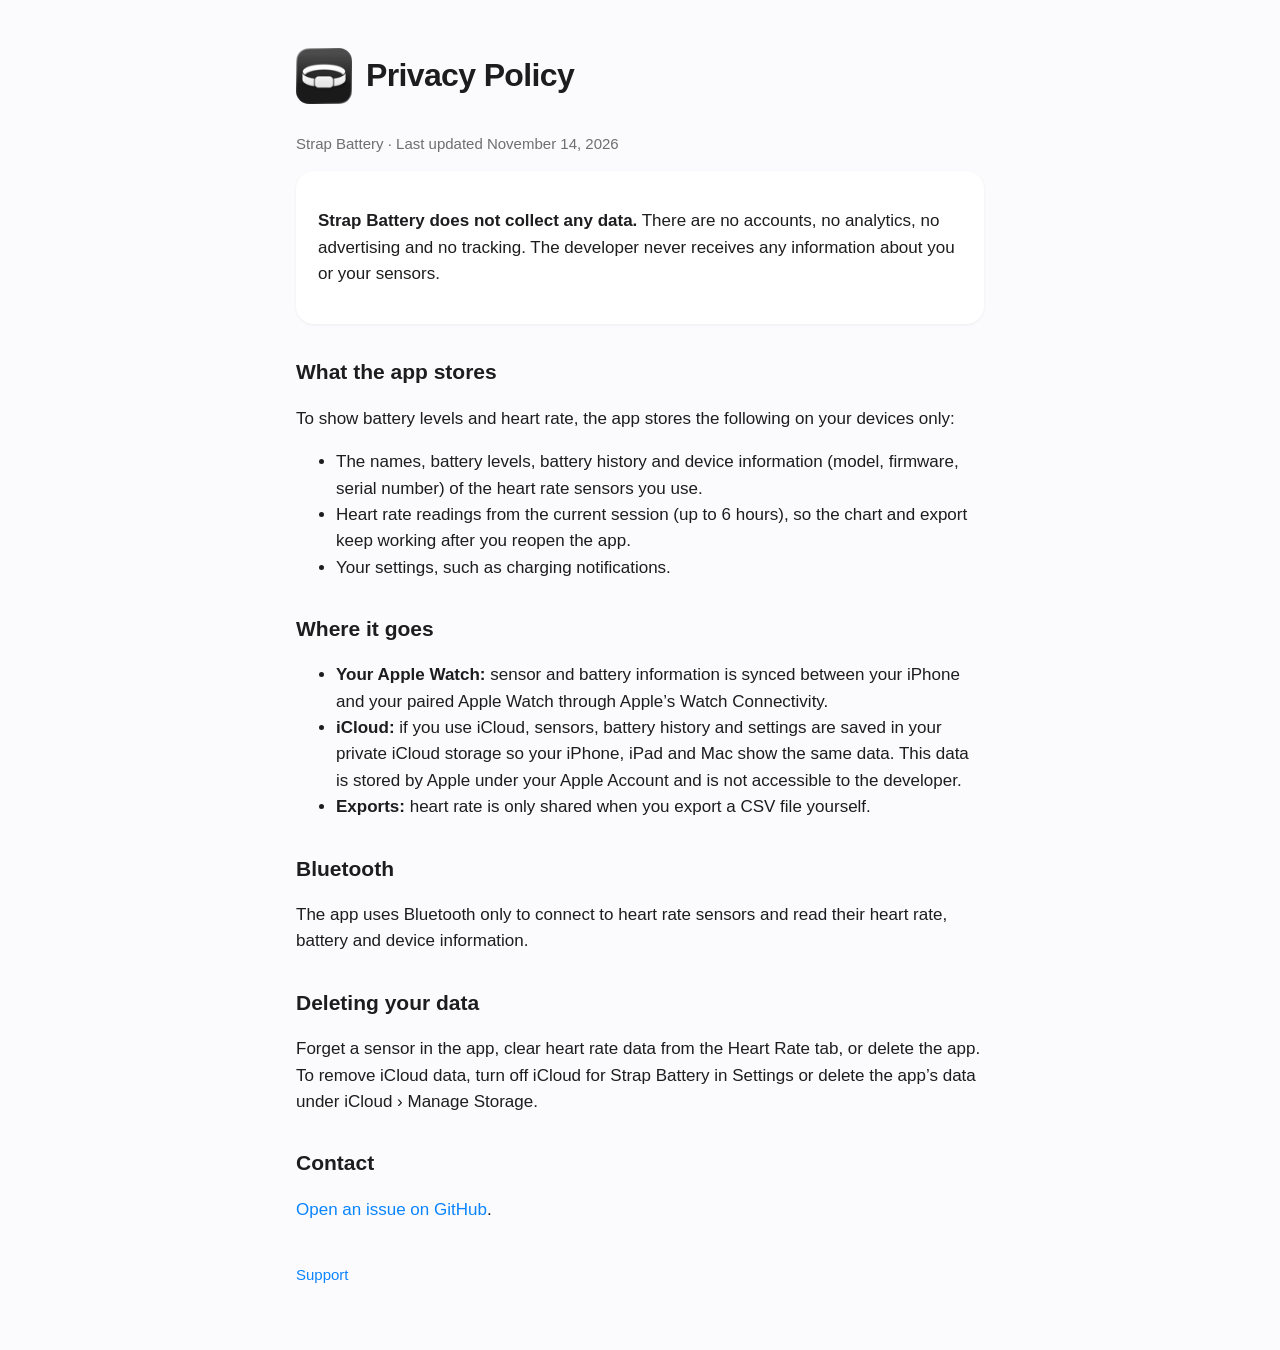
==== privacy.html @ be7f8a42 "Add Strap Battery support and privacy pages Co-Authored-By: Claude Opus 5.5 <noreply@anthropic.com>" ====
<!doctype html>
<html lang="en">
<head>
<meta charset="utf-8">
<meta name="viewport" content="width=device-width, initial-scale=1">
<title>Strap Battery Privacy</title>
<meta name="description" content="Privacy policy for the Strap Battery app.">
<link rel="stylesheet" href="style.css">
</head>
<body>
<main>
<header><img src="icon.png" alt=""><h1>Privacy Policy</h1></header>
<p class="muted">Strap Battery · Last updated November 14, 2026</p>

<div class="card"><p><strong>Strap Battery does not collect any data.</strong> There are no accounts, no analytics, no advertising and no tracking. The developer never receives any information about you or your sensors.</p></div>

<h2>What the app stores</h2>
<p>To show battery levels and heart rate, the app stores the following on your devices only:</p>
<ul>
<li>The names, battery levels, battery history and device information (model, firmware, serial number) of the heart rate sensors you use.</li>
<li>Heart rate readings from the current session (up to 6 hours), so the chart and export keep working after you reopen the app.</li>
<li>Your settings, such as charging notifications.</li>
</ul>

<h2>Where it goes</h2>
<ul>
<li><strong>Your Apple Watch:</strong> sensor and battery information is synced between your iPhone and your paired Apple Watch through Apple’s Watch Connectivity.</li>
<li><strong>iCloud:</strong> if you use iCloud, sensors, battery history and settings are saved in your private iCloud storage so your iPhone, iPad and Mac show the same data. This data is stored by Apple under your Apple Account and is not accessible to the developer.</li>
<li><strong>Exports:</strong> heart rate is only shared when you export a CSV file yourself.</li>
</ul>

<h2>Bluetooth</h2>
<p>The app uses Bluetooth only to connect to heart rate sensors and read their heart rate, battery and device information.</p>

<h2>Deleting your data</h2>
<p>Forget a sensor in the app, clear heart rate data from the Heart Rate tab, or delete the app. To remove iCloud data, turn off iCloud for Strap Battery in Settings or delete the app’s data under iCloud › Manage Storage.</p>

<h2>Contact</h2>
<p><a href="https://github.com/krystxf/strap-battery/issues/new">Open an issue on GitHub</a>.</p>

<nav><a href="index.html">Support</a></nav>
</main>
</body>
</html>
---- style.css ----
:root { color-scheme: light dark; --text: #1d1d1f; --muted: #6e6e73; --bg: #fbfbfd; --card: #ffffff; --accent: #34c759; }
@media (prefers-color-scheme: dark) { :root { --text: #f5f5f7; --muted: #a1a1a6; --bg: #000; --card: #1c1c1e; } }
* { box-sizing: border-box; }
body { margin: 0; font: 17px/1.55 -apple-system, BlinkMacSystemFont, "SF Pro Text", "Helvetica Neue", sans-serif; color: var(--text); background: var(--bg); }
main { max-width: 720px; margin: 0 auto; padding: 48px 16px 64px; }
header { display: flex; align-items: center; gap: 14px; margin-bottom: 28px; }
header img { width: 56px; height: 56px; border-radius: 13px; }
h1 { font-size: 32px; margin: 0; letter-spacing: -0.02em; }
h2 { font-size: 21px; margin: 32px 0 8px; }
p, li { color: var(--text); }
.muted { color: var(--muted); font-size: 15px; }
.card { background: var(--card); border-radius: 18px; padding: 20px 22px; margin: 16px 0; box-shadow: 0 1px 3px rgba(0,0,0,.06); }
a { color: #0a84ff; text-decoration: none; } a:hover { text-decoration: underline; }
nav { margin-top: 40px; display: flex; gap: 18px; font-size: 15px; }
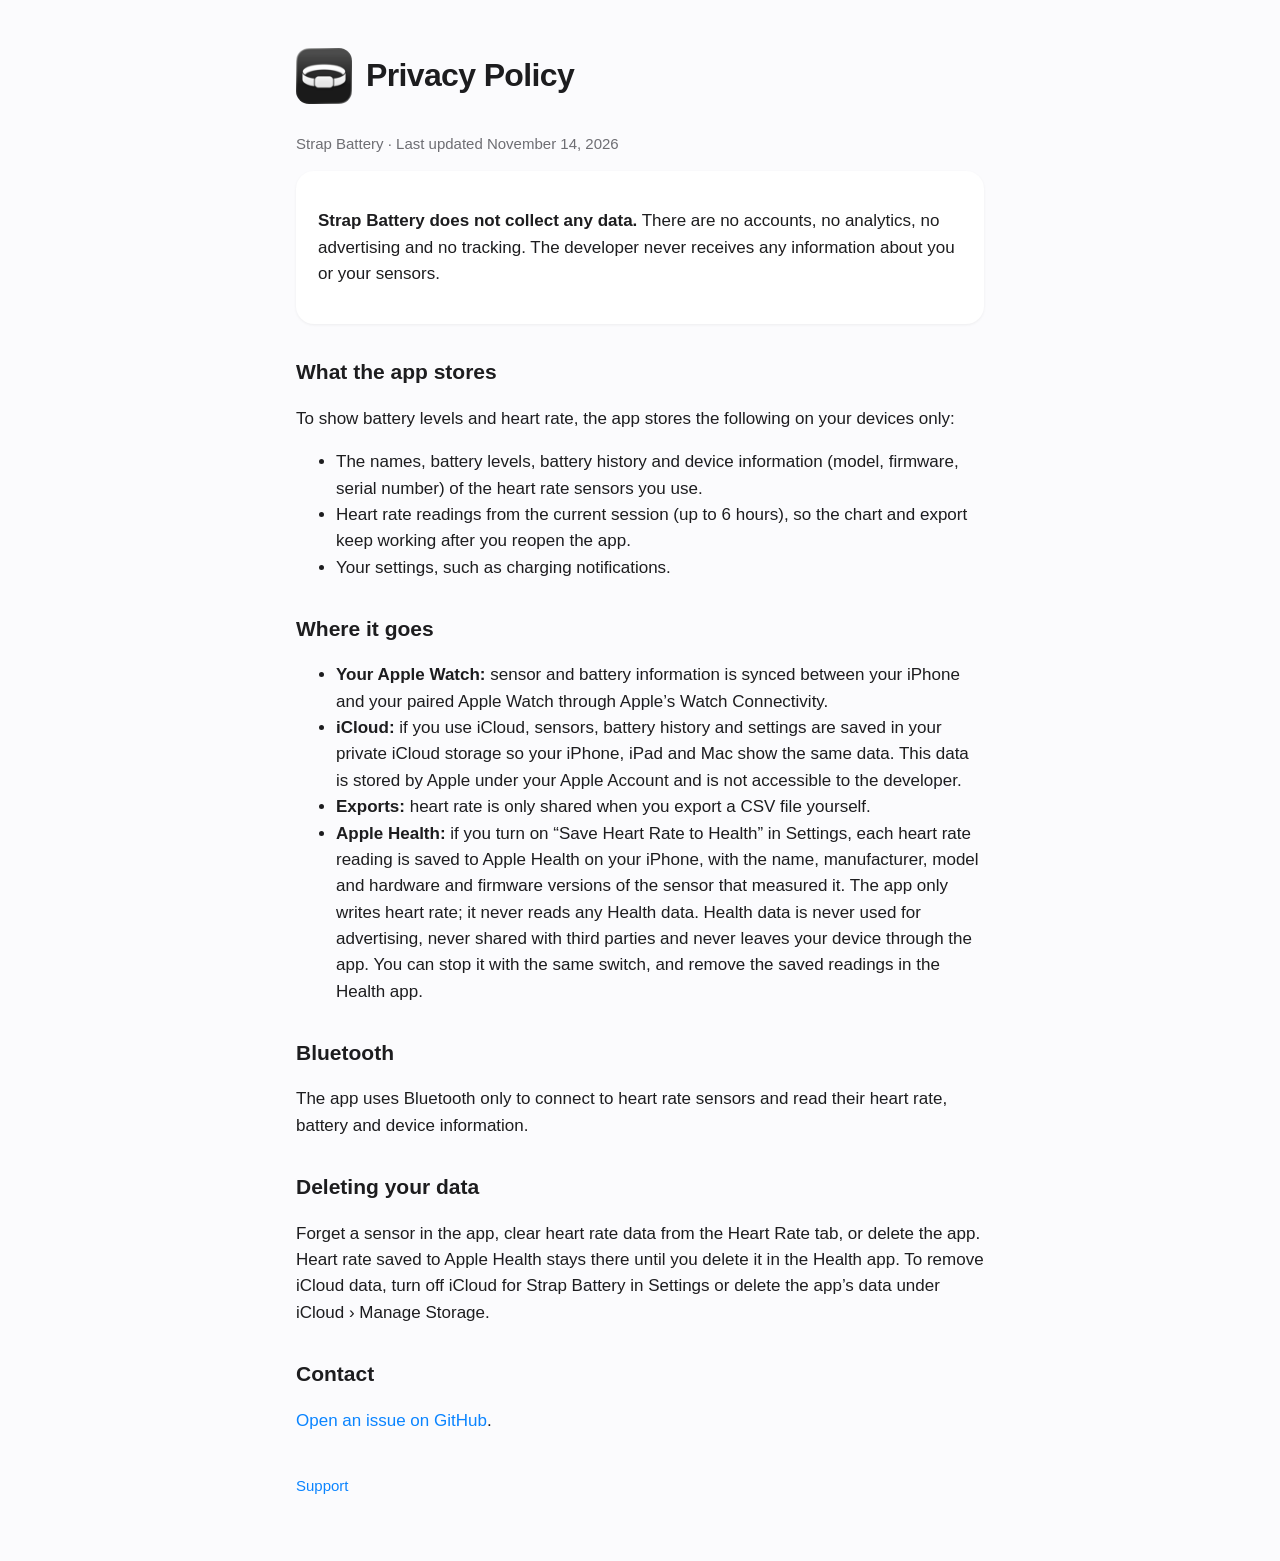
==== commit 27963be9: "Describe Apple Health saving in the privacy policy Co-Authored-By: Claude Opus 5.5 <noreply@anthropi" ====
--- a/privacy.html
+++ b/privacy.html
@@ -6,6 +6,8 @@
 <title>Strap Battery Privacy</title>
 <meta name="description" content="Privacy policy for the Strap Battery app.">
 <link rel="stylesheet" href="style.css">
+<meta property="og:image" content="https://krystxf.github.io/strap-battery/og.png">
+<meta name="twitter:card" content="summary_large_image">
 </head>
 <body>
 <main>
@@ -27,13 +29,14 @@
 <li><strong>Your Apple Watch:</strong> sensor and battery information is synced between your iPhone and your paired Apple Watch through Apple’s Watch Connectivity.</li>
 <li><strong>iCloud:</strong> if you use iCloud, sensors, battery history and settings are saved in your private iCloud storage so your iPhone, iPad and Mac show the same data. This data is stored by Apple under your Apple Account and is not accessible to the developer.</li>
 <li><strong>Exports:</strong> heart rate is only shared when you export a CSV file yourself.</li>
+<li><strong>Apple Health:</strong> if you turn on “Save Heart Rate to Health” in Settings, each heart rate reading is saved to Apple Health on your iPhone, with the name, manufacturer, model and hardware and firmware versions of the sensor that measured it. The app only writes heart rate; it never reads any Health data. Health data is never used for advertising, never shared with third parties and never leaves your device through the app. You can stop it with the same switch, and remove the saved readings in the Health app.</li>
 </ul>
 
 <h2>Bluetooth</h2>
 <p>The app uses Bluetooth only to connect to heart rate sensors and read their heart rate, battery and device information.</p>
 
 <h2>Deleting your data</h2>
-<p>Forget a sensor in the app, clear heart rate data from the Heart Rate tab, or delete the app. To remove iCloud data, turn off iCloud for Strap Battery in Settings or delete the app’s data under iCloud › Manage Storage.</p>
+<p>Forget a sensor in the app, clear heart rate data from the Heart Rate tab, or delete the app. Heart rate saved to Apple Health stays there until you delete it in the Health app. To remove iCloud data, turn off iCloud for Strap Battery in Settings or delete the app’s data under iCloud › Manage Storage.</p>
 
 <h2>Contact</h2>
 <p><a href="https://github.com/krystxf/strap-battery/issues/new">Open an issue on GitHub</a>.</p>
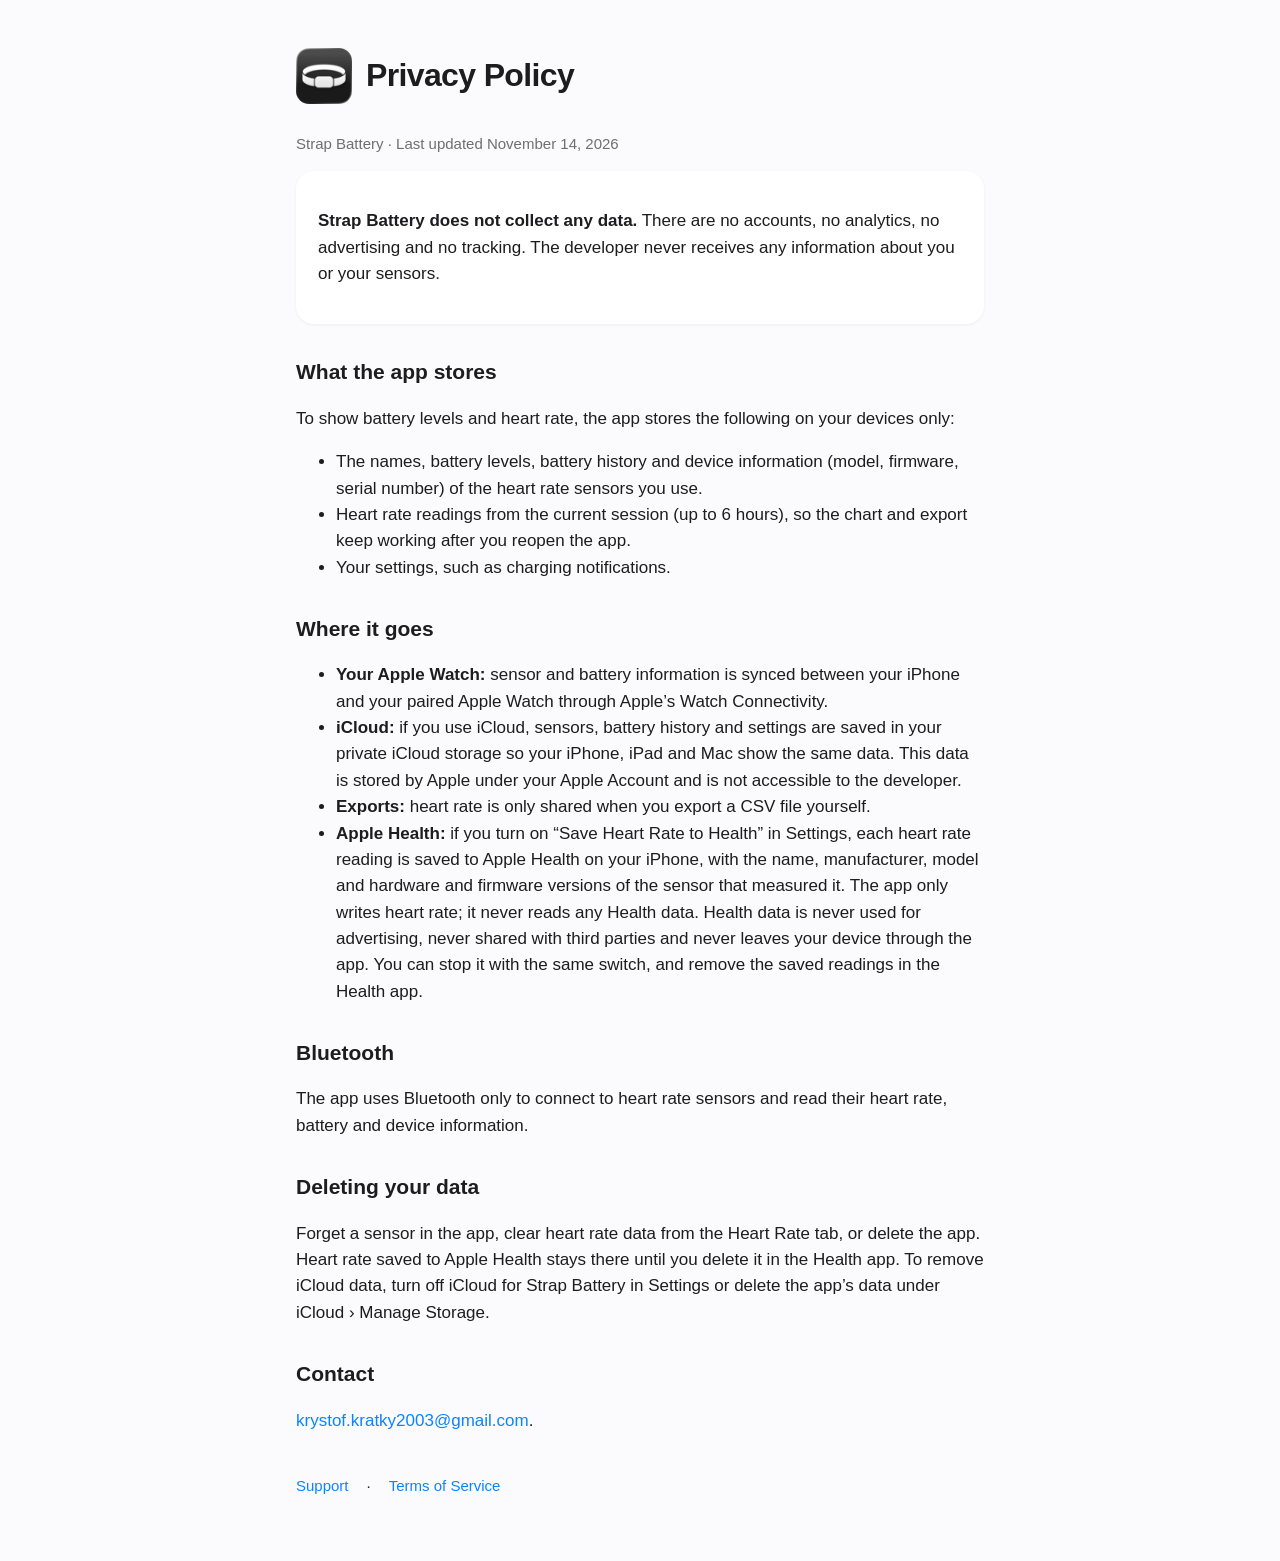
==== commit 0f5c971b: "Add terms of service and contact email matching in-app legal pages" ====
--- a/privacy.html
+++ b/privacy.html
@@ -39,9 +39,9 @@
 <p>Forget a sensor in the app, clear heart rate data from the Heart Rate tab, or delete the app. Heart rate saved to Apple Health stays there until you delete it in the Health app. To remove iCloud data, turn off iCloud for Strap Battery in Settings or delete the app’s data under iCloud › Manage Storage.</p>
 
 <h2>Contact</h2>
-<p><a href="https://github.com/krystxf/strap-battery/issues/new">Open an issue on GitHub</a>.</p>
+<p><a href="mailto:krystof.kratky2003@gmail.com">krystof.kratky2003@gmail.com</a>.</p>
 
-<nav><a href="index.html">Support</a></nav>
+<nav><a href="index.html">Support</a> · <a href="terms.html">Terms of Service</a></nav>
 </main>
 </body>
 </html>
